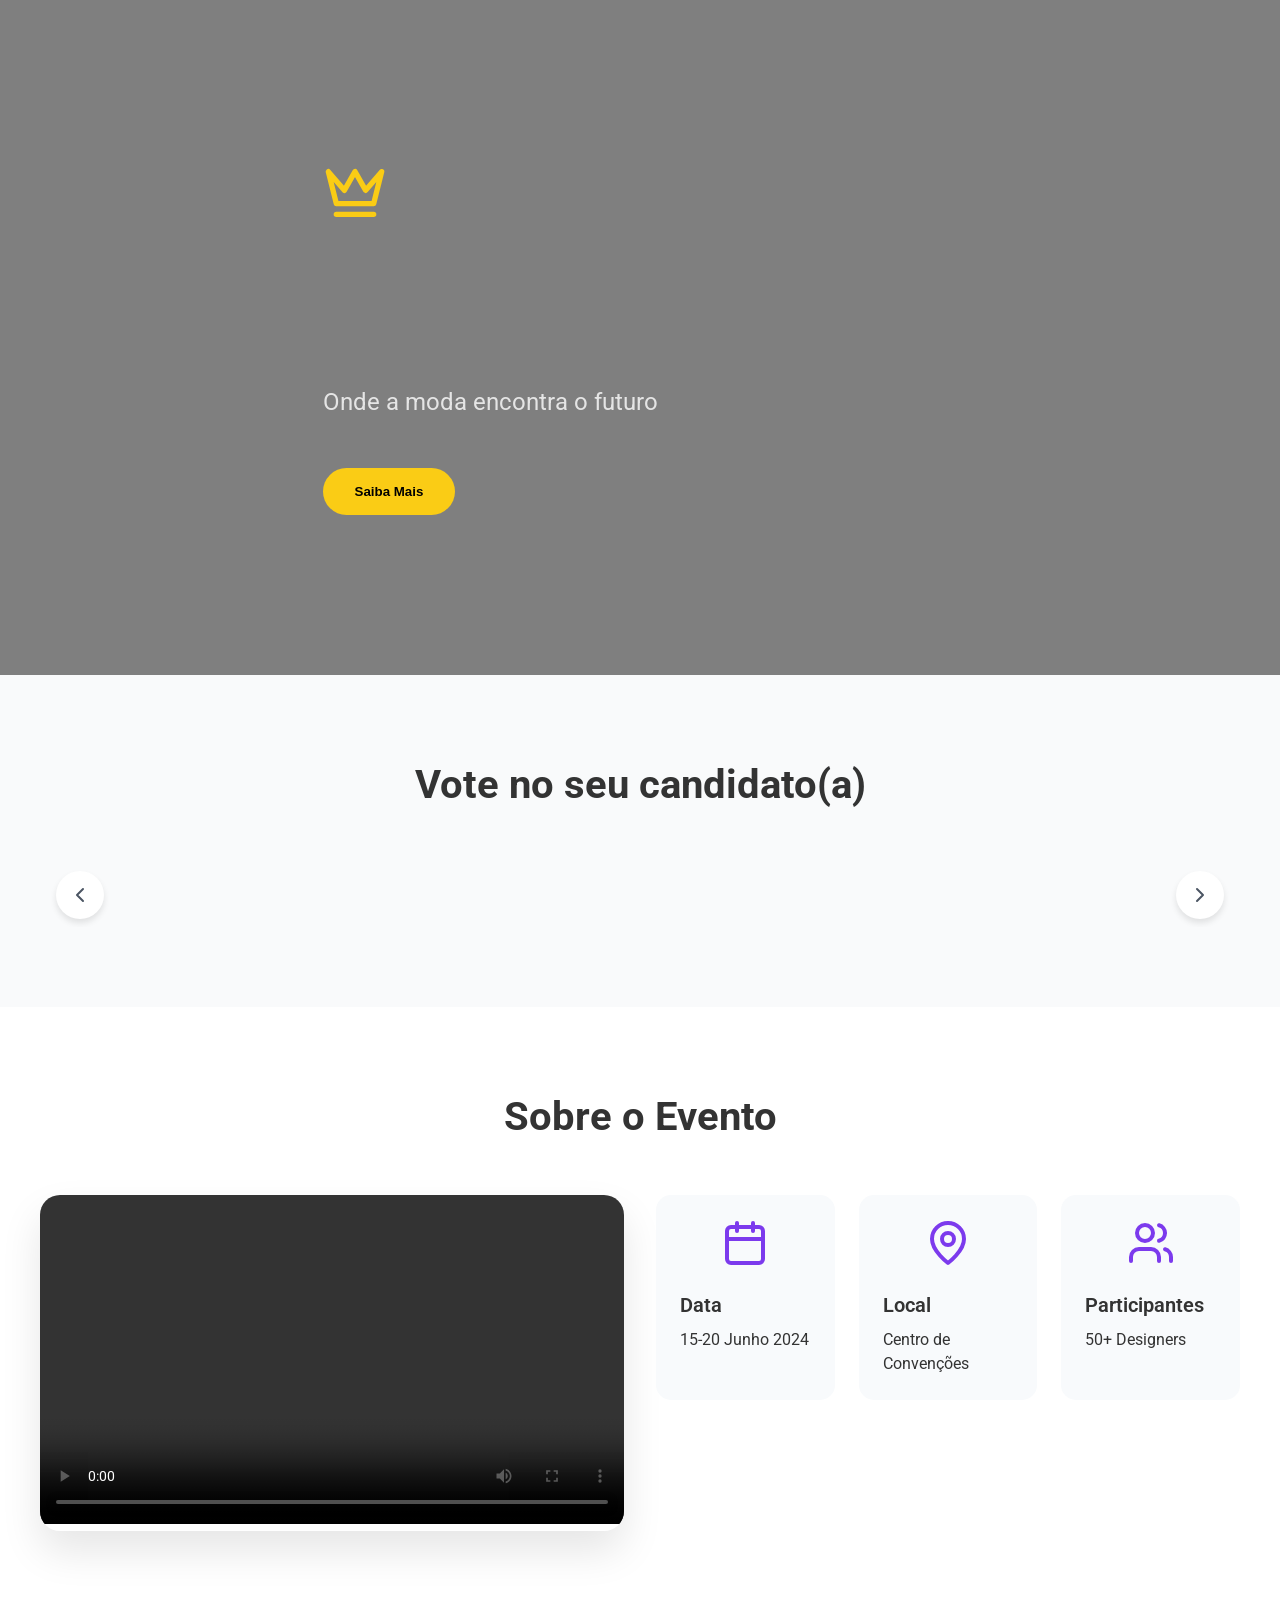
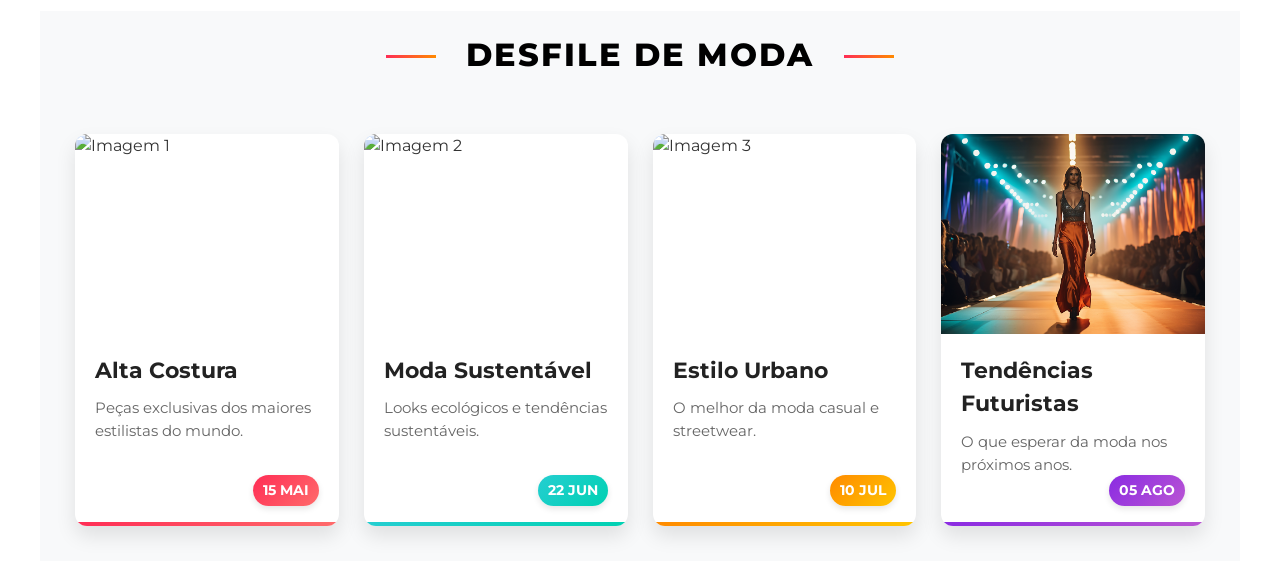
==== project/index.html @ 860e1e0c "first commit" ====
<!DOCTYPE html>
<html lang="pt-BR">
<head>
    <meta charset="UTF-8">
    <meta name="viewport" content="width=device-width, initial-scale=1.0">
    <title>Fashion Week 2024</title>
    <link rel="stylesheet" href="style.css">
    <script src="https://cdnjs.cloudflare.com/ajax/libs/gsap/3.12.5/gsap.min.js"></script>
    <script src="https://cdnjs.cloudflare.com/ajax/libs/gsap/3.12.5/ScrollTrigger.min.js"></script>
    <link href="https://fonts.googleapis.com/css2?family=Montserrat:wght@400;700;800&display=swap" rel="stylesheet">
    <link href="https://fonts.googleapis.com/css2?family=Roboto:wght@400;700&display=swap" rel="stylesheet">
</head>
<body>
    <div class="min-h-screen bg-white">
        <!-- Banner Section -->
        <div id="banner" class="banner">
            <div class="carousel">
                <div class="carousel-slide active" style="background-image: url('https://images.unsplash.com/photo-1533174072545-7a4b6ad7a6c3?auto=format&fit=crop&q=80')"></div>
                <div class="carousel-slide" style="background-image: url('https://images.unsplash.com/photo-1509319117193-57bab727e09d?auto=format&fit=crop&q=80')"></div>
                <div class="carousel-slide" style="background-image: url('https://images.unsplash.com/photo-1537832816519-689ad163238b?auto=format&fit=crop&q=80')"></div>
                <div class="carousel-slide" style="background-image: url('https://images.unsplash.com/photo-1581338834647-b0fb40704e21?auto=format&fit=crop&q=80')"></div>
            </div>
            <div class="banner-overlay"></div>
            <div class="banner-content">
                <div class="icon-container">
                    <svg xmlns="http://www.w3.org/2000/svg" width="64" height="64" viewBox="0 0 24 24" fill="none" stroke="currentColor" stroke-width="2" stroke-linecap="round" stroke-linejoin="round" class="crown-icon">
                        <path d="m2 4 3 12h14l3-12-6 7-4-7-4 7-6-7zm3 16h14"/>
                    </svg>
                </div>
                <h1 id="banner-title">Fashion Week 2024</h1>
                <p class="banner-subtitle">Onde a moda encontra o futuro</p>
                <button onclick="scrollToDescription()" class="learn-more-btn">
                    Saiba Mais
                </button>
            </div>
            <div class="carousel-dots"></div>
        </div>

        <!-- Gallery Section -->
        <div id="gallery" class="gallery">
            <div class="gallery-content">
                <h2>Vote no seu candidato(a)</h2>
                <div class="participants-carousel">
                    <button class="nav-button prev-button">
                        <svg xmlns="http://www.w3.org/2000/svg" width="24" height="24" viewBox="0 0 24 24" fill="none" stroke="currentColor" stroke-width="2" stroke-linecap="round" stroke-linejoin="round">
                            <path d="m15 18-6-6 6-6"/>
                        </svg>
                    </button>
                    
                    <div class="participants-container" id="participants-container">
                        <!-- Participants will be added dynamically via JavaScript -->
                    </div>

                    <button class="nav-button next-button">
                        <svg xmlns="http://www.w3.org/2000/svg" width="24" height="24" viewBox="0 0 24 24" fill="none" stroke="currentColor" stroke-width="2" stroke-linecap="round" stroke-linejoin="round">
                            <path d="m9 18 6-6-6-6"/>
                        </svg>
                    </button>
                </div>
            </div>
        </div>

        <!-- Description Section -->
        <div id="description" class="description">
            <div class="description-content">
                <h2>Sobre o Evento</h2>
                
                <div class="event-info">
                    <div class="event-video">
                        <video controls width="100%">
                            <source src="galeria/N Soluções Desenvolvimento de Sistemas.mp4" type="video/mp4">
                            Seu navegador não suporta o elemento de vídeo.
                        </video>
                    </div>
                    <div class="event-details">
                        <div class="info-card">
                            <svg xmlns="http://www.w3.org/2000/svg" width="48" height="48" viewBox="0 0 24 24" fill="none" stroke="currentColor" stroke-width="2" stroke-linecap="round" stroke-linejoin="round">
                                <rect x="3" y="4" width="18" height="18" rx="2" ry="2"></rect>
                                <line x1="16" y1="2" x2="16" y2="6"></line>
                                <line x1="8" y1="2" x2="8" y2="6"></line>
                                <line x1="3" y1="10" x2="21" y2="10"></line>
                            </svg>
                            <h3>Data</h3>
                            <p>15-20 Junho 2024</p>
                        </div>
                        
                        <div class="info-card">
                            <svg xmlns="http://www.w3.org/2000/svg" width="48" height="48" viewBox="0 0 24 24" fill="none" stroke="currentColor" stroke-width="2" stroke-linecap="round" stroke-linejoin="round">
                                <path d="M20 10c0 6-8 12-8 12s-8-6-8-12a8 8 0 0 1 16 0Z"></path>
                                <circle cx="12" cy="10" r="3"></circle>
                            </svg>
                            <h3>Local</h3>
                            <p>Centro de Convenções</p>
                        </div>
                        
                        <div class="info-card">
                            <svg xmlns="http://www.w3.org/2000/svg" width="48" height="48" viewBox="0 0 24 24" fill="none" stroke="currentColor" stroke-width="2" stroke-linecap="round" stroke-linejoin="round">
                                <path d="M16 21v-2a4 4 0 0 0-4-4H6a4 4 0 0 0-4 4v2"></path>
                                <circle cx="9" cy="7" r="4"></circle>
                                <path d="M22 21v-2a4 4 0 0 0-3-3.87"></path>
                                <path d="M16 3.13a4 4 0 0 1 0 7.75"></path>
                            </svg>
                            <h3>Participantes</h3>
                            <p>50+ Designers</p>
                        </div>
                    </div>
                </div>
            </div>
        </div>
    </div>

    <div class="fashion-container">
        <!-- Cabeçalho -->
        <div class="fashion-header">
            <h2>Desfile de Moda</h2>
        </div>
      
        <!-- Grid de notícias/eventos -->
        <div class="fashion-grid">
            <!-- Card 1 -->
            <div class="fashion-card">
                <img src="galeria/back-view-high-fashion-model-runway-audience-capturing-moment.jpg" alt="Imagem 1" />
                <div class="card-content">
                    <h3>Alta Costura</h3>
                    <p>Peças exclusivas dos maiores estilistas do mundo.</p>
                    <div class="event-date">15 MAI</div>
                </div>
            </div>
      
            <!-- Card 2 -->
            <div class="fashion-card">
                <img src="galeria/digital-art-inmersive-exhibition.jpg" alt="Imagem 2" />
                <div class="card-content">
                    <h3>Moda Sustentável</h3>
                    <p>Looks ecológicos e tendências sustentáveis.</p>
                    <div class="event-date">22 JUN</div>
                </div>
            </div>
      
            <!-- Card 3 -->
            <div class="fashion-card">
                <img src="galeria/fashion-models-walking-illuminated-performance-space-generated-by-ai.jpg" alt="Imagem 3" />
                <div class="card-content">
                    <h3>Estilo Urbano</h3>
                    <p>O melhor da moda casual e streetwear.</p>
                    <div class="event-date">10 JUL</div>
                </div>
            </div>
      
            <!-- Card 4 -->
            <div class="fashion-card">
                <img src="galeria/model-walking-down-runway-fashion-photography.jpg" alt="Imagem 4" />
                <div class="card-content">
                    <h3>Tendências Futuristas</h3>
                    <p>O que esperar da moda nos próximos anos.</p>
                    <div class="event-date">05 AGO</div>
                </div>
            </div>
        </div>
    </div>
    
    <script src="script.js"></script>
</body>
</html>
---- project/style.css ----
/* Base Styles */
* {
    margin: 0;
    padding: 0;
    box-sizing: border-box;
}

body {
    font-family: -apple-system, BlinkMacSystemFont, "Segoe UI", Roboto, "Helvetica Neue", Arial, sans-serif;
    line-height: 1.5;
    color: #333;
}

h1, h2, h3, h4, h5, h6 {
    text-align: left;

  }



  p {
        text-align: left;
    }


  .banner h1, .banner h2, .banner h3, .banner h4, .banner h5, .banner h6 {
    text-align: left;
  }
/* Banner Section */
.banner {
    position: relative;
    height: 75vh;
    display: flex;
    align-items: center;
    justify-content: center;
    overflow: hidden;
}

/* Carousel Styles */
.carousel {
    position: absolute;
    top: 0;
    left: 0;
    width: 100%;
    height: 100%;
}

.carousel-slide {
    position: absolute;
    top: 0;
    left: 0;
    width: 100%;
    height: 100%;
    opacity: 0;
    background-size: cover;
    background-position: center;
    transition: opacity 1s ease-in-out;
}

.carousel-slide.active {
    opacity: 1;
}

.carousel-dots {
    position: absolute;
    bottom: 20px;
    left: 50%;
    transform: translateX(-50%);
    display: flex;
    gap: 10px;
    z-index: 20;
}

.carousel-dot {
    width: 12px;
    height: 12px;
    border-radius: 50%;
    background-color: rgba(255, 255, 255, 0.5);
    cursor: pointer;
    transition: background-color 0.3s ease;
}

.carousel-dot.active {
    background-color: #fff;
}

.banner-overlay {
    position: absolute;
    inset: 0;
    background-color: rgba(0, 0, 0, 0.5);
    z-index: 5;
}

.banner-content {
    position: relative;
    z-index: 10;
    text-align: left;
    margin-left: -70px;
    padding: 0 1rem;
}

.crown-icon {
    width: 64px;
    height: 64px;
    color: #facc15;
    margin-bottom: 1.5rem;
    animation: pulse 2s infinite;
}

@keyframes pulse {
    0% { transform: scale(1); }
    50% { transform: scale(1.05); }
    100% { transform: scale(1); }
}

#banner-title {
    font-size: 4rem;
    font-weight: bold;
    color: white;
    margin-bottom: 2rem;
    opacity: 0;
    transform: scale(0.8);
}

.banner-subtitle {
    font-size: 1.5rem;
    color: #e5e5e5;
    margin-bottom: 3rem;
}

.learn-more-btn {
    background-color: #facc15;
    color: black;
    font-weight: bold;
    padding: 1rem 2rem;
    border: none;
    border-radius: 9999px;
    cursor: pointer;
    transition: all 0.3s ease;
}

.learn-more-btn:hover {
    background-color: #fbbf24;
    transform: scale(1.05);
}

.learn-more-btn:active {
    transform: scale(0.95);
}

/* Description Section */
.description {
    background-color: white;
    padding: 5rem 1rem;
}

.description-content {
    max-width: 1200px;
    margin: 0 auto;
}

.description h2 {
    font-size: 2.5rem;
    font-weight: bold;
    text-align: center;
    margin-bottom: 3rem;
}

.event-info {
    display: flex;
    gap: 2rem;
    align-items: flex-start;
}

.event-details {
    flex: 1;
    display: grid;
    grid-template-columns: repeat(3, 1fr);
    gap: 1.5rem;
}

.event-video {
    flex: 1;
    border-radius: 20px;
    overflow: hidden;
    box-shadow: 0 20px 40px rgba(0, 0, 0, 0.1);
}

.event-video video {
    width: 100%;
    aspect-ratio: 16/9;
    object-fit: cover;
}

.info-card {
    text-align: center;
    padding: 1.5rem;
    background-color: #f8fafc;
    border-radius: 15px;
    transition: transform 0.3s ease;
}

.info-card:hover {
    transform: translateY(-5px);
}

.info-card svg {
    color: #7c3aed;
    margin-bottom: 1rem;
}

.info-card h3 {
    font-size: 1.25rem;
    font-weight: 600;
    margin-bottom: 0.5rem;
}

/* Gallery Section */
.gallery {
    background-color: #f9fafb;
    padding: 5rem 1rem;
}

.gallery-content {
    max-width: 1200px;
    margin: 0 auto;
}

.gallery h2 {
    font-size: 2.5rem;
    font-weight: bold;
    text-align: center;
    margin-bottom: 3rem;
}

.participants-carousel {
    position: relative;
    overflow: hidden;
    padding: 2rem 0;
}

.participants-container {
    display: flex;
    gap: 2rem;
    transition: transform 0.5s ease;
}

.participant-card {
    flex: 0 0 250px;
    display: flex;
    flex-direction: column;
    align-items: center;
    gap: 1rem;
}

.participant-image-container {
    position: relative;
    width: 250px;
    height: 250px;
    border-radius: 50%;
    overflow: hidden;
    box-shadow: 0 10px 20px rgba(0, 0, 0, 0.1);
    transition: transform 0.3s ease;
}

.participant-image-container:hover {
    transform: scale(1.05);
}

.participant-image {
    width: 100%;
    height: 100%;
    object-fit: cover;
}

.participant-info {
    text-align: center;
}

.participant-name {
    font-size: 1.25rem;
    font-weight: 600;
    color: #1a1a1a;
    margin-bottom: 0.5rem;
}

.nav-button {
    position: absolute;
    top: 50%;
    transform: translateY(-50%);
    width: 48px;
    height: 48px;
    border-radius: 50%;
    background-color: white;
    border: none;
    box-shadow: 0 4px 6px rgba(0, 0, 0, 0.1);
    cursor: pointer;
    display: flex;
    align-items: center;
    justify-content: center;
    transition: all 0.3s ease;
    z-index: 10;
}

.nav-button.prev-button {
    left: 1rem;
}

.nav-button.next-button {
    right: 1rem;
}

.nav-button:hover {
    background-color: #f3f4f6;
    transform: translateY(-50%) scale(1.1);
}

.nav-button:active {
    transform: translateY(-50%) scale(0.95);
}

.nav-button svg {
    width: 24px;
    height: 24px;
    color: #4b5563;
}

/* Responsive Styles */
@media (max-width: 1024px) {
    .event-info {
        flex-direction: column;
    }

    .event-details {
        order: 2;
    }

    .event-video {
        order: 1;
        margin-bottom: 2rem;
    }
}

@media (max-width: 768px) {
    #banner-title {
        font-size: 3rem;
    }

    .banner-subtitle {
        font-size: 1.25rem;
    }

    .event-details {
        grid-template-columns: repeat(2, 1fr);
    }

    .participant-card {
        flex: 0 0 200px;
    }

    .participant-image-container {
        width: 200px;
        height: 200px;
    }

    .nav-button {
        width: 40px;
        height: 40px;
    }

    .nav-button svg {
        width: 20px;
        height: 20px;
    }
}

@media (max-width: 480px) {
    #banner-title {
        font-size: 2.5rem;
    }

    .event-details {
        grid-template-columns: 1fr;
    }

    .participant-card {
        flex: 0 0 160px;
    }

    .participant-image-container {
        width: 160px;
        height: 160px;
    }

    .nav-button {
        width: 36px;
        height: 36px;
    }

    .nav-button.prev-button {
        left: 0.5rem;
    }

    .nav-button.next-button {
        right: 0.5rem;
    }
}

/* Estilos Gerais */
.fashion-container {
    font-family: 'Montserrat', sans-serif;
    max-width: 1200px;
    margin: 0 auto;
    padding: 20px;
    background-color: #f8f9fa;
}

/* Cabeçalho com estilo impactante */
.fashion-header {
    text-align: center;
    margin-bottom: 40px;
    position: relative;
}

.fashion-header h2 {
    font-size: 2rem;
    font-weight: 800;
    color: #000;
    text-transform: uppercase;
    letter-spacing: 2px;
    position: relative;
    display: inline-block;
    padding: 0 20px;
    align-items: left;
}

.fashion-header h2:before,
.fashion-header h2:after {
    content: "";
    position: absolute;
    height: 3px;
    width: 50px;
    background: linear-gradient(90deg, #FF2D55, #FF8A00);
    top: 50%;
}

.fashion-header h2:before {
    left: -60px;
}

.fashion-header h2:after {
    right: -60px;
}

/* Grid de cards moderno */
.fashion-grid {
    display: grid;
    grid-template-columns: repeat(auto-fit, minmax(250px, 1fr));
    gap: 25px;
    padding: 15px;
}

/* Cards com estilo ousado - inspirado no visual BBB */
.fashion-card {
    background: white;
    border-radius: 12px;
    overflow: hidden;
    box-shadow: 0 10px 20px rgba(0,0,0,0.1);
    transition: all 0.3s ease;
    position: relative;
    display: flex;
    flex-direction: column;
}

.fashion-card:hover {
    transform: translateY(-10px);
    box-shadow: 0 15px 30px rgba(0,0,0,0.2);
}

.fashion-card img {
    width: 100%;
    height: 200px;
    object-fit: cover;
    display: block;
    transition: transform 0.5s ease;
}

.fashion-card:hover img {
    transform: scale(1.05);
}

.card-content {
    padding: 20px;
    flex: 1;
    display: flex;
    flex-direction: column;
    position: relative;
}

.fashion-card h3 {
    font-size: 1.4rem;
    margin: 0 0 10px 0;
    color: #222;
    font-weight: 700;
}

.fashion-card p {
    margin: 0 0 30px 0;
    color: #666;
    line-height: 1.5;
    font-size: 0.95rem;
    flex: 1;
}

/* Estilo da data no canto direito inferior */
.event-date {
    position: absolute;
    bottom: 20px;
    right: 20px;
    background: linear-gradient(135deg, #FF2D55, #FF8A00);
    color: white;
    padding: 5px 10px;
    border-radius: 20px;
    font-weight: 700;
    font-size: 0.9rem;
    box-shadow: 0 3px 6px rgba(0,0,0,0.1);
}

/* Efeito de destaque nos cards (como no BBB) */
.fashion-card::after {
    content: "";
    position: absolute;
    bottom: 0;
    left: 0;
    width: 100%;
    height: 4px;
    background: linear-gradient(90deg, #FF2D55, #FF8A00);
    transition: height 0.3s ease;
}

.fashion-card:hover::after {
    height: 8px;
}

/* Cores diferentes para cada card */
.fashion-card:nth-child(1)::after {
    background: linear-gradient(90deg, #FF2D55, #FF6B6B);
}

.fashion-card:nth-child(2)::after {
    background: linear-gradient(90deg, #25CED1, #00D1B2);
}

.fashion-card:nth-child(3)::after {
    background: linear-gradient(90deg, #FF8A00, #FFC400);
}

.fashion-card:nth-child(4)::after {
    background: linear-gradient(90deg, #8A2BE2, #BA55D3);
}

/* Cores correspondentes para as datas */
.fashion-card:nth-child(1) .event-date {
    background: linear-gradient(135deg, #FF2D55, #FF6B6B);
}

.fashion-card:nth-child(2) .event-date {
    background: linear-gradient(135deg, #25CED1, #00D1B2);
}

.fashion-card:nth-child(3) .event-date {
    background: linear-gradient(135deg, #FF8A00, #FFC400);
}

.fashion-card:nth-child(4) .event-date {
    background: linear-gradient(135deg, #8A2BE2, #BA55D3);
}

/* Responsividade */
@media (max-width: 768px) {
    .fashion-header h2 {
        font-size: 2rem;
    }
    
    .fashion-header h2:before,
    .fashion-header h2:after {
        width: 30px;
    }
    
    .fashion-header h2:before {
        left: -40px;
    }
    
    .fashion-header h2:after {
        right: -40px;
    }
}
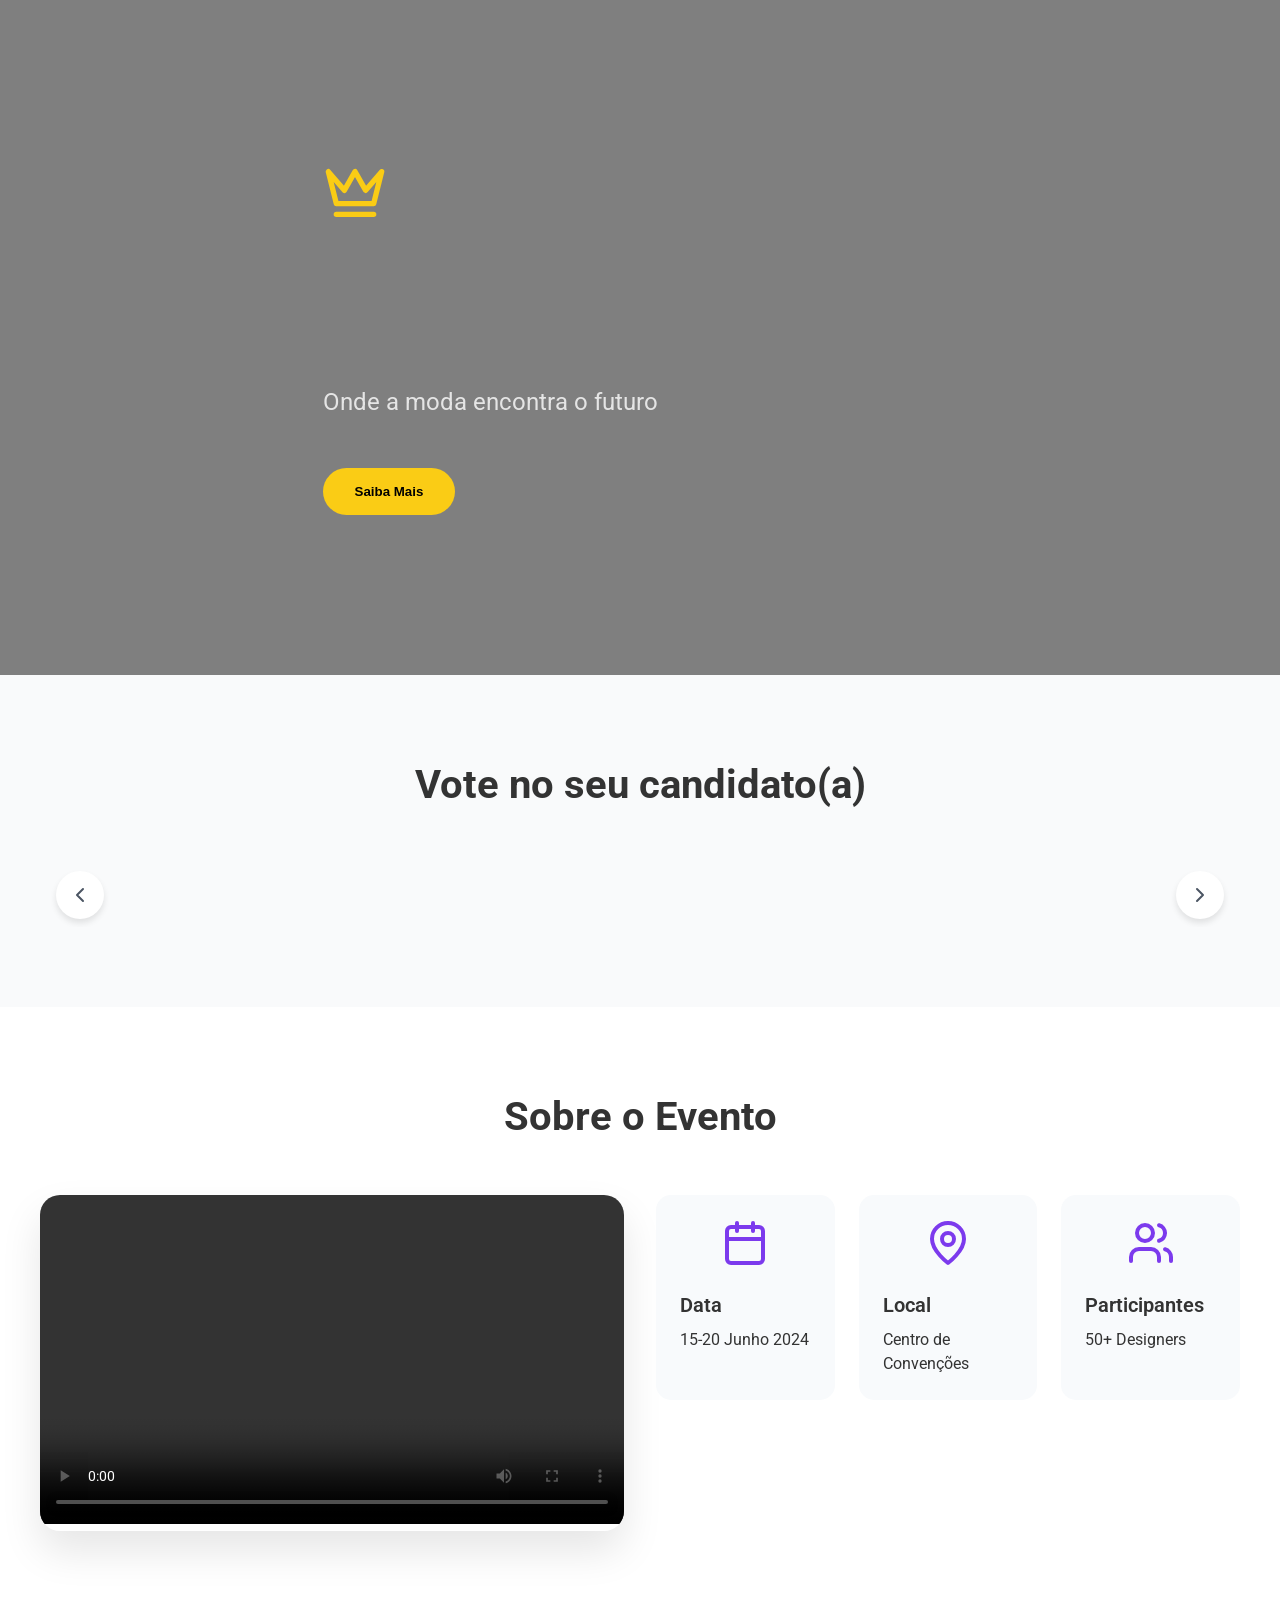
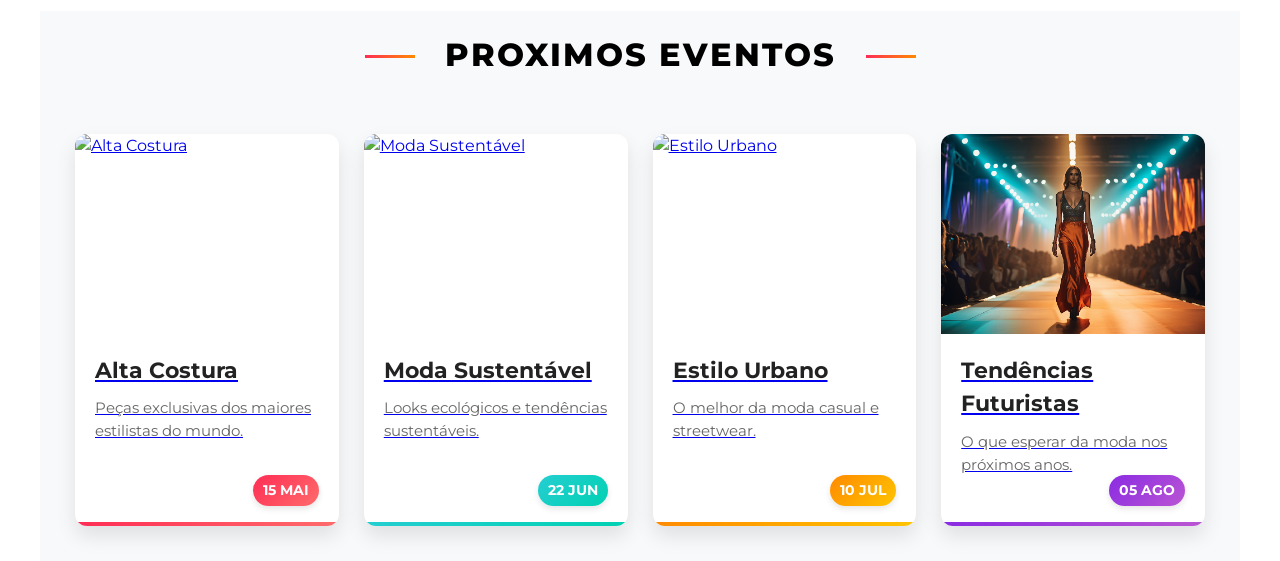
==== commit 300830df: "01-04" ====
--- a/project/index.html
+++ b/project/index.html
@@ -110,52 +110,50 @@
     </div>
 
     <div class="fashion-container">
-        <!-- Cabeçalho -->
         <div class="fashion-header">
-            <h2>Desfile de Moda</h2>
+            <h2>Proximos Eventos</h2>
         </div>
       
-        <!-- Grid de notícias/eventos -->
         <div class="fashion-grid">
             <!-- Card 1 -->
-            <div class="fashion-card">
-                <img src="galeria/back-view-high-fashion-model-runway-audience-capturing-moment.jpg" alt="Imagem 1" />
+            <a href="alta-costura.html" class="fashion-card">
+                <img src="galeria/back-view-high-fashion-model-runway-audience-capturing-moment.jpg" alt="Alta Costura">
                 <div class="card-content">
                     <h3>Alta Costura</h3>
                     <p>Peças exclusivas dos maiores estilistas do mundo.</p>
                     <div class="event-date">15 MAI</div>
                 </div>
-            </div>
-      
+            </a>
+            
             <!-- Card 2 -->
-            <div class="fashion-card">
-                <img src="galeria/digital-art-inmersive-exhibition.jpg" alt="Imagem 2" />
+            <a href="moda-sustentavel.html" class="fashion-card">
+                <img src="galeria/digital-art-inmersive-exhibition.jpg" alt="Moda Sustentável">
                 <div class="card-content">
                     <h3>Moda Sustentável</h3>
                     <p>Looks ecológicos e tendências sustentáveis.</p>
                     <div class="event-date">22 JUN</div>
                 </div>
-            </div>
-      
+            </a>
+            
             <!-- Card 3 -->
-            <div class="fashion-card">
-                <img src="galeria/fashion-models-walking-illuminated-performance-space-generated-by-ai.jpg" alt="Imagem 3" />
+            <a href="estilo-urbano.html" class="fashion-card">
+                <img src="galeria/fashion-models-walking-illuminated-performance-space-generated-by-ai.jpg" alt="Estilo Urbano">
                 <div class="card-content">
                     <h3>Estilo Urbano</h3>
                     <p>O melhor da moda casual e streetwear.</p>
                     <div class="event-date">10 JUL</div>
                 </div>
-            </div>
-      
+            </a>
+            
             <!-- Card 4 -->
-            <div class="fashion-card">
-                <img src="galeria/model-walking-down-runway-fashion-photography.jpg" alt="Imagem 4" />
+            <a href="tendencias-futuristas.html" class="fashion-card">
+                <img src="galeria/model-walking-down-runway-fashion-photography.jpg" alt="Tendências Futuristas">
                 <div class="card-content">
                     <h3>Tendências Futuristas</h3>
                     <p>O que esperar da moda nos próximos anos.</p>
                     <div class="event-date">05 AGO</div>
                 </div>
-            </div>
+            </a>
         </div>
     </div>
     
--- a/project/style.css
+++ b/project/style.css
@@ -594,4 +594,436 @@
     .fashion-header h2:after {
         right: -40px;
     }
+}
+
+/* alta-costura.css - Estilos exclusivos para a página de Alta Costura */
+
+/* ===== VARIÁVEIS DE CORES ===== */
+:root {
+    --primary: #FF2D55;
+    --primary-light: #FF6B6B;
+    --secondary: #25CED1;
+    --accent: #FF8A00;
+    --dark: #1A1A1A;
+    --light: #F8F9FA;
+    --white: #FFFFFF;
+    --gray: #666666;
+}
+
+/* ===== RESET E ESTILOS BASE ===== */
+.ac-body {
+    font-family: 'Montserrat', sans-serif;
+    line-height: 1.6;
+    color: var(--dark);
+    background-color: var(--light);
+    margin: 0;
+    padding: 0;
+}
+
+.ac-container {
+    max-width: 1200px;
+    margin: 0 auto;
+    padding: 0 20px;
+}
+
+/* ===== HEADER DO EVENTO ===== */
+.ac-event-header {
+    background: linear-gradient(135deg, var(--primary), var(--primary-light));
+    color: var(--white);
+    padding: 100px 0 60px;
+    position: relative;
+    margin-bottom: 50px;
+    clip-path: polygon(0 0, 100% 0, 100% 90%, 0 100%);
+}
+
+.ac-header-content {
+    text-align: center;
+    position: relative;
+    z-index: 2;
+}
+
+.ac-back-btn {
+    position: absolute;
+    left: 20px;
+    top: 30px;
+    background: rgba(255, 255, 255, 0.2);
+    color: var(--white);
+    border: none;
+    padding: 10px 20px;
+    border-radius: 30px;
+    font-weight: 700;
+    cursor: pointer;
+    transition: all 0.3s ease;
+    display: flex;
+    align-items: center;
+    gap: 8px;
+}
+
+.ac-back-btn:hover {
+    background: rgba(255, 255, 255, 0.3);
+    transform: translateX(-5px);
+}
+
+.ac-event-title {
+    font-size: 3.5rem;
+    font-weight: 800;
+    margin-bottom: 15px;
+    text-transform: uppercase;
+    letter-spacing: 2px;
+}
+
+.ac-event-date {
+    display: inline-block;
+    background: rgba(0, 0, 0, 0.2);
+    padding: 8px 25px;
+    border-radius: 30px;
+    font-weight: 700;
+    font-size: 1.1rem;
+}
+
+/* ===== SEÇÃO PRINCIPAL ===== */
+.ac-main-content {
+    display: grid;
+    grid-template-columns: 1fr 1fr;
+    gap: 40px;
+    margin-bottom: 80px;
+}
+
+.ac-event-hero {
+    border-radius: 16px;
+    overflow: hidden;
+    box-shadow: 0 15px 30px rgba(0, 0, 0, 0.1);
+    height: fit-content;
+}
+
+.ac-event-hero img {
+    width: 100%;
+    height: auto;
+    display: block;
+    transition: transform 0.5s ease;
+}
+
+.ac-event-hero:hover img {
+    transform: scale(1.03);
+}
+
+.ac-event-details {
+    background: var(--white);
+    padding: 40px;
+    border-radius: 16px;
+    box-shadow: 0 5px 20px rgba(0, 0, 0, 0.05);
+}
+
+.ac-section-title {
+    font-size: 2rem;
+    font-weight: 700;
+    margin-bottom: 25px;
+    position: relative;
+    color: var(--primary);
+}
+
+.ac-section-title::after {
+    content: '';
+    display: block;
+    width: 60px;
+    height: 4px;
+    background: linear-gradient(to right, var(--primary), var(--primary-light));
+    margin-top: 10px;
+}
+
+.ac-detail-item {
+    margin-bottom: 25px;
+}
+
+.ac-detail-title {
+    font-size: 1.2rem;
+    font-weight: 600;
+    color: var(--primary);
+    margin-bottom: 10px;
+    display: flex;
+    align-items: center;
+    gap: 10px;
+}
+
+.ac-detail-text {
+    color: var(--dark);
+    line-height: 1.7;
+}
+
+.ac-highlights-list {
+    list-style: none;
+}
+
+.ac-highlights-list li {
+    margin-bottom: 10px;
+    position: relative;
+    padding-left: 25px;
+}
+
+.ac-highlights-list li::before {
+    content: '★';
+    position: absolute;
+    left: 0;
+    color: var(--primary);
+}
+
+/* ===== SEÇÃO DE PARTICIPANTES ===== */
+.ac-participants-section {
+    margin-bottom: 80px;
+}
+
+.ac-participants-grid {
+    display: grid;
+    grid-template-columns: repeat(auto-fill, minmax(280px, 1fr));
+    gap: 30px;
+}
+
+.ac-participant-card {
+    background: var(--white);
+    border-radius: 12px;
+    overflow: hidden;
+    box-shadow: 0 10px 20px rgba(0, 0, 0, 0.08);
+    transition: all 0.3s ease;
+}
+
+.ac-participant-card:hover {
+    transform: translateY(-10px);
+    box-shadow: 0 15px 30px rgba(0, 0, 0, 0.15);
+}
+
+.ac-participant-image {
+    width: 100%;
+    height: 320px;
+    object-fit: cover;
+}
+
+.ac-participant-info {
+    padding: 25px;
+    text-align: center;
+}
+
+.ac-participant-name {
+    font-size: 1.3rem;
+    font-weight: 700;
+    margin-bottom: 5px;
+    color: var(--dark);
+}
+
+.ac-participant-collection {
+    color: var(--primary);
+    font-weight: 600;
+    font-size: 0.95rem;
+}
+
+/* ===== GALERIA ===== */
+.ac-gallery-section {
+    margin-bottom: 80px;
+}
+
+.ac-gallery-grid {
+    display: grid;
+    grid-template-columns: repeat(auto-fill, minmax(300px, 1fr));
+    gap: 20px;
+}
+
+.ac-gallery-item {
+    border-radius: 12px;
+    overflow: hidden;
+    box-shadow: 0 5px 15px rgba(0, 0, 0, 0.1);
+    transition: all 0.3s ease;
+    position: relative;
+}
+
+.ac-gallery-item:hover {
+    transform: scale(1.02);
+    box-shadow: 0 10px 25px rgba(0, 0, 0, 0.15);
+}
+
+.ac-gallery-image {
+    width: 100%;
+    height: 400px;
+    object-fit: cover;
+    display: block;
+}
+
+/* ===== FOOTER ===== */
+.ac-footer {
+    background: var(--dark);
+    color: var(--white);
+    padding: 30px 0;
+    text-align: center;
+    margin-top: 60px;
+}
+
+.ac-footer p {
+    margin: 0;
+    font-size: 0.9rem;
+}
+
+/* ===== RESPONSIVIDADE ===== */
+@media (max-width: 1024px) {
+    .ac-event-title {
+        font-size: 3rem;
+    }
+    
+    .ac-main-content {
+        gap: 30px;
+    }
+}
+
+@media (max-width: 768px) {
+    .ac-event-header {
+        padding: 80px 0 50px;
+        clip-path: polygon(0 0, 100% 0, 100% 95%, 0 100%);
+    }
+    
+    .ac-event-title {
+        font-size: 2.5rem;
+    }
+    
+    .ac-main-content {
+        grid-template-columns: 1fr;
+    }
+    
+    .ac-participants-grid {
+        grid-template-columns: repeat(auto-fill, minmax(240px, 1fr));
+    }
+    
+    .ac-participant-image {
+        height: 280px;
+    }
+    
+    .ac-gallery-image {
+        height: 350px;
+    }
+}
+
+@media (max-width: 480px) {
+    .ac-event-header {
+        padding: 70px 0 40px;
+    }
+    
+    .ac-event-title {
+        font-size: 2rem;
+    }
+    
+    .ac-event-date {
+        font-size: 1rem;
+    }
+    
+    .ac-section-title {
+        font-size: 1.7rem;
+    }
+    
+    .ac-gallery-grid {
+        grid-template-columns: 1fr;
+    }
+    
+    .ac-participant-image {
+        height: 250px;
+    }
+    
+    .ac-gallery-image {
+        height: 300px;
+    }
+}
+/* Estilos do Modal */
+.ac-designer-modal {
+    position: fixed;
+    top: 0;
+    left: 0;
+    width: 100%;
+    height: 100%;
+    background: rgba(0, 0, 0, 0.8);
+    display: flex;
+    align-items: center;
+    justify-content: center;
+    z-index: 1000;
+    padding: 20px;
+}
+
+.ac-modal-content {
+    background: white;
+    border-radius: 16px;
+    max-width: 900px;
+    width: 100%;
+    max-height: 90vh;
+    overflow-y: auto;
+    position: relative;
+    padding: 40px;
+    box-shadow: 0 10px 30px rgba(0, 0, 0, 0.3);
+}
+
+.ac-close-modal {
+    position: absolute;
+    right: 20px;
+    top: 20px;
+    font-size: 2rem;
+    cursor: pointer;
+    color: var(--primary);
+    transition: transform 0.3s;
+}
+
+.ac-close-modal:hover {
+    transform: scale(1.2);
+}
+
+.ac-modal-grid {
+    display: grid;
+    grid-template-columns: 1fr 1fr;
+    gap: 40px;
+}
+
+.ac-modal-image img {
+    width: 100%;
+    height: auto;
+    border-radius: 12px;
+    box-shadow: 0 5px 15px rgba(0, 0, 0, 0.1);
+}
+
+.ac-modal-info h2 {
+    font-size: 2rem;
+    color: var(--primary);
+    margin-bottom: 10px;
+}
+
+.ac-modal-info h3 {
+    font-size: 1.5rem;
+    color: var(--dark);
+    margin-bottom: 20px;
+    font-style: italic;
+}
+
+.ac-modal-info p {
+    margin-bottom: 30px;
+    line-height: 1.7;
+}
+
+.ac-modal-social {
+    display: flex;
+    gap: 15px;
+}
+
+.ac-social-link {
+    background: var(--primary);
+    color: white;
+    padding: 8px 20px;
+    border-radius: 30px;
+    font-weight: 600;
+    transition: all 0.3s;
+}
+
+.ac-social-link:hover {
+    background: var(--primary-light);
+    transform: translateY(-3px);
+}
+
+@media (max-width: 768px) {
+    .ac-modal-grid {
+        grid-template-columns: 1fr;
+    }
+    
+    .ac-modal-content {
+        padding: 30px 20px;
+    }
 }
